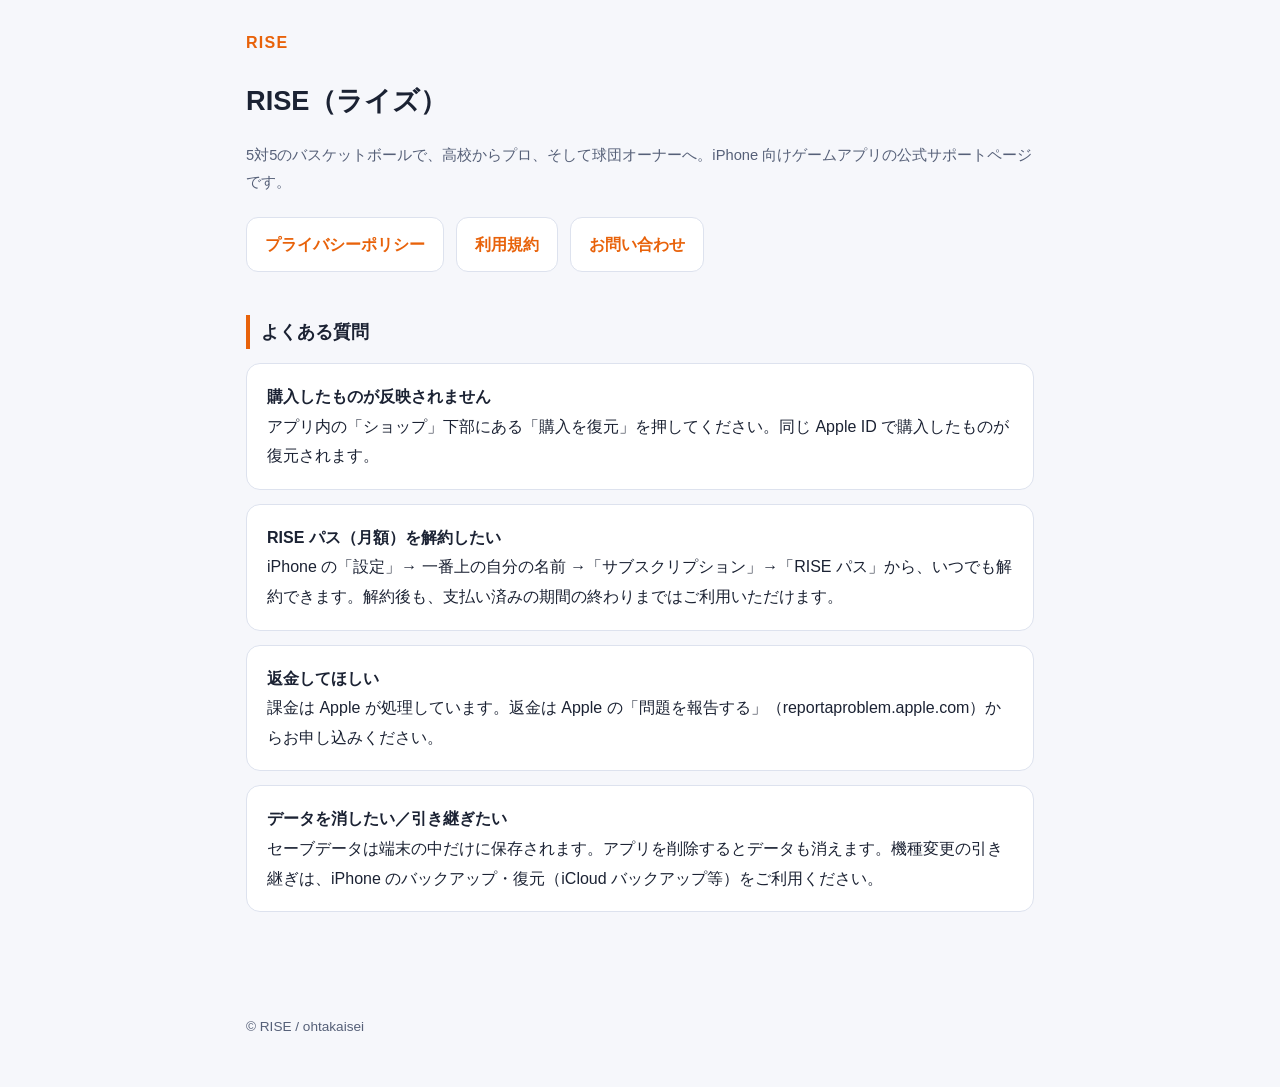
==== index.html @ 350b444a "RISE: プライバシーポリシー・利用規約・サポートページ" ====
<!doctype html><html lang="ja"><head><meta charset="utf-8"><meta name="viewport" content="width=device-width,initial-scale=1"><title>RISE サポート</title><link rel="stylesheet" href="style.css"></head>
<body><header><a href="./">RISE</a></header><main>
<h1>RISE（ライズ）</h1><p class="dim">5対5のバスケットボールで、高校からプロ、そして球団オーナーへ。iPhone 向けゲームアプリの公式サポートページです。</p>
<div class="links"><a href="privacy.html">プライバシーポリシー</a><a href="terms.html">利用規約</a><a href="https://github.com/ohtakaisei/rise-legal/issues">お問い合わせ</a></div>
<h2>よくある質問</h2>
<div class="card"><b>購入したものが反映されません</b><br>アプリ内の「ショップ」下部にある「購入を復元」を押してください。同じ Apple ID で購入したものが復元されます。</div>
<div class="card"><b>RISE パス（月額）を解約したい</b><br>iPhone の「設定」→ 一番上の自分の名前 →「サブスクリプション」→「RISE パス」から、いつでも解約できます。解約後も、支払い済みの期間の終わりまではご利用いただけます。</div>
<div class="card"><b>返金してほしい</b><br>課金は Apple が処理しています。返金は Apple の「問題を報告する」（reportaproblem.apple.com）からお申し込みください。</div>
<div class="card"><b>データを消したい／引き継ぎたい</b><br>セーブデータは端末の中だけに保存されます。アプリを削除するとデータも消えます。機種変更の引き継ぎは、iPhone のバックアップ・復元（iCloud バックアップ等）をご利用ください。</div>
</main><footer>© RISE / ohtakaisei</footer></body></html>
---- style.css ----
:root{--bg:#0f1420;--card:#171e2e;--text:#e9edf5;--dim:#a8b1c4;--accent:#ff7a1a;--gold:#ffc63a;--line:#26304a}
@media (prefers-color-scheme: light){:root:not([data-theme="dark"]){--bg:#f6f7fb;--card:#ffffff;--text:#1b2233;--dim:#566078;--accent:#e8620a;--gold:#b98300;--line:#dde2ee}}
*{box-sizing:border-box}body{margin:0;background:var(--bg);color:var(--text);font-family:-apple-system,BlinkMacSystemFont,"Hiragino Sans","Noto Sans JP",sans-serif;line-height:1.85;font-size:16px}
header{padding:28px 16px 8px;max-width:820px;margin:0 auto}header a{color:var(--accent);text-decoration:none;font-weight:800;letter-spacing:.08em}
main{max-width:820px;margin:0 auto;padding:0 16px 64px}h1{font-size:1.7rem;margin:.4em 0 .2em}h2{font-size:1.15rem;margin:2em 0 .6em;padding-left:.6em;border-left:4px solid var(--accent)}
.card{background:var(--card);border:1px solid var(--line);border-radius:14px;padding:18px 20px;margin:14px 0}.dim{color:var(--dim);font-size:.92rem}
table{width:100%;border-collapse:collapse;font-size:.95rem}th,td{border-bottom:1px solid var(--line);padding:10px 8px;text-align:left;vertical-align:top}th{white-space:nowrap;color:var(--dim);font-weight:600}
a{color:var(--accent)}ol,ul{padding-left:1.4em}li{margin:.3em 0}footer{max-width:820px;margin:0 auto;padding:24px 16px 48px;color:var(--dim);font-size:.85rem}
.links a{display:inline-block;margin:6px 12px 6px 0;padding:12px 18px;border-radius:12px;background:var(--card);border:1px solid var(--line);text-decoration:none;font-weight:700}
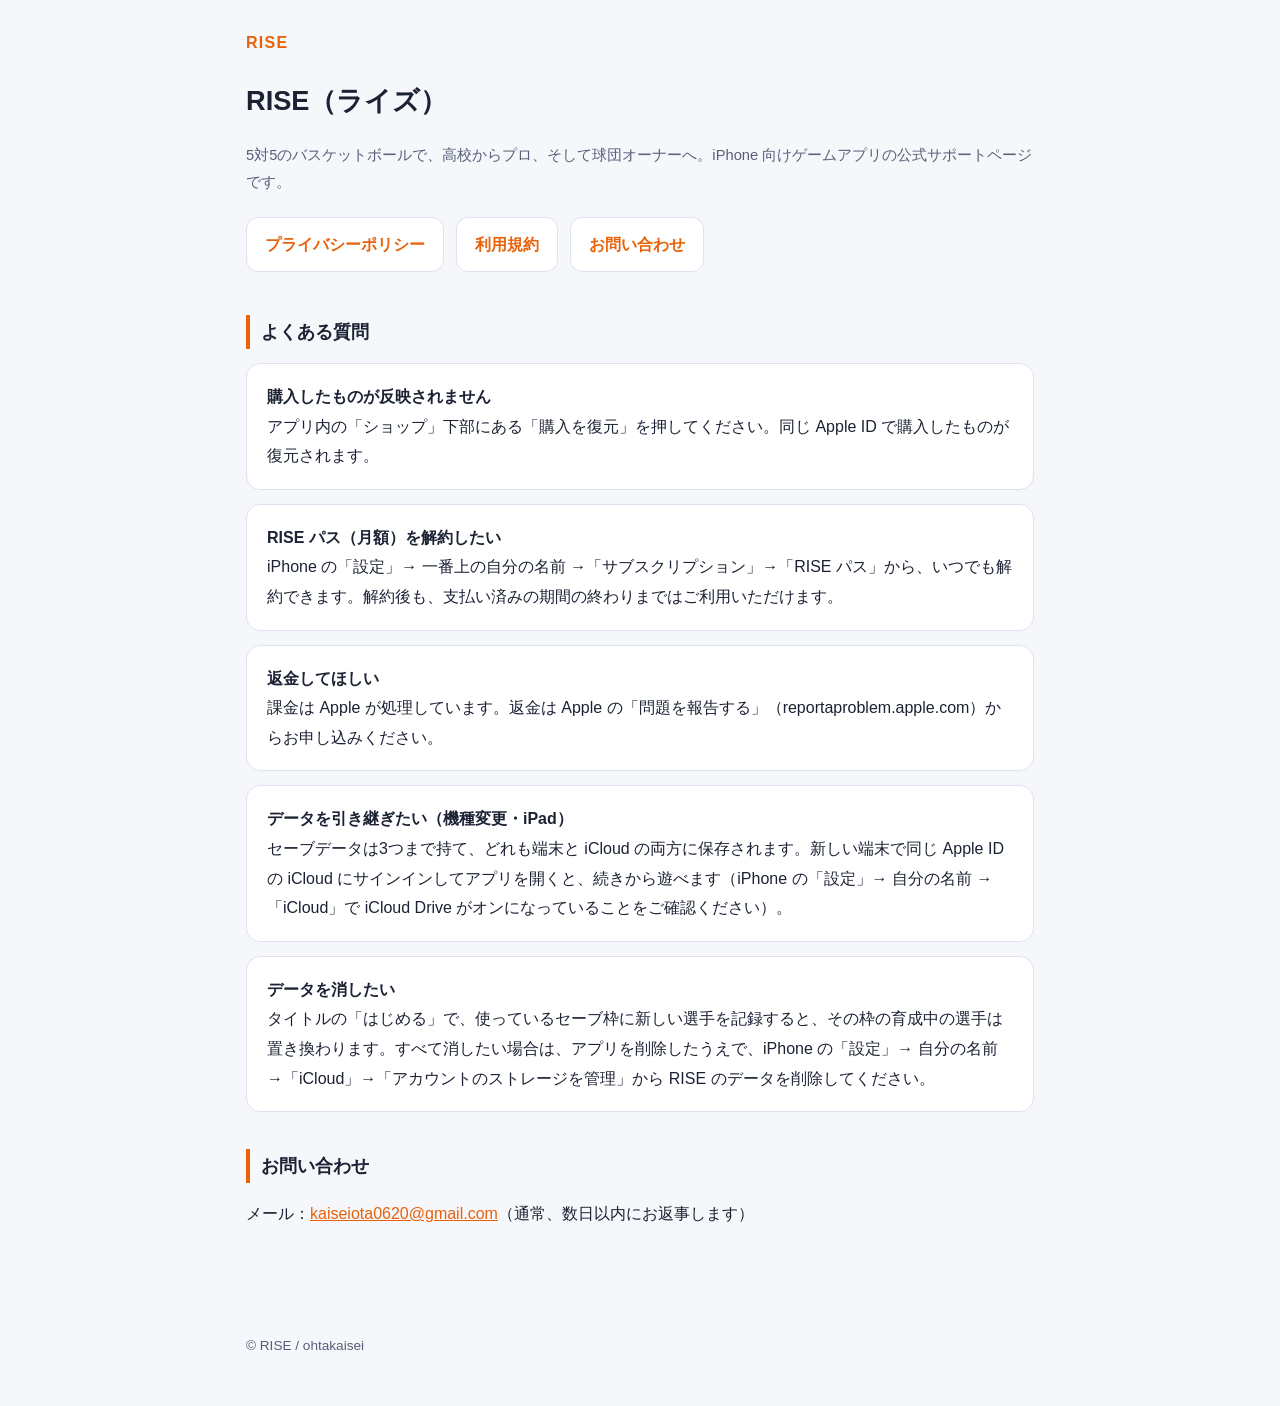
==== commit 2ccbbb77: "お問い合わせをメール（kaiseiota0620@gmail.com）に統一、FAQ をセーブ3枠・iCloud に合わせて更新 Co-Authored-By: Claude Opus 5.5 <no" ====
--- a/index.html
+++ b/index.html
@@ -1,10 +1,12 @@
 <!doctype html><html lang="ja"><head><meta charset="utf-8"><meta name="viewport" content="width=device-width,initial-scale=1"><title>RISE サポート</title><link rel="stylesheet" href="style.css"></head>
 <body><header><a href="./">RISE</a></header><main>
 <h1>RISE（ライズ）</h1><p class="dim">5対5のバスケットボールで、高校からプロ、そして球団オーナーへ。iPhone 向けゲームアプリの公式サポートページです。</p>
-<div class="links"><a href="privacy.html">プライバシーポリシー</a><a href="terms.html">利用規約</a><a href="https://github.com/ohtakaisei/rise-legal/issues">お問い合わせ</a></div>
+<div class="links"><a href="privacy.html">プライバシーポリシー</a><a href="terms.html">利用規約</a><a href="mailto:kaiseiota0620@gmail.com">お問い合わせ</a></div>
 <h2>よくある質問</h2>
 <div class="card"><b>購入したものが反映されません</b><br>アプリ内の「ショップ」下部にある「購入を復元」を押してください。同じ Apple ID で購入したものが復元されます。</div>
 <div class="card"><b>RISE パス（月額）を解約したい</b><br>iPhone の「設定」→ 一番上の自分の名前 →「サブスクリプション」→「RISE パス」から、いつでも解約できます。解約後も、支払い済みの期間の終わりまではご利用いただけます。</div>
 <div class="card"><b>返金してほしい</b><br>課金は Apple が処理しています。返金は Apple の「問題を報告する」（reportaproblem.apple.com）からお申し込みください。</div>
-<div class="card"><b>データを消したい／引き継ぎたい</b><br>セーブデータは端末の中だけに保存されます。アプリを削除するとデータも消えます。機種変更の引き継ぎは、iPhone のバックアップ・復元（iCloud バックアップ等）をご利用ください。</div>
+<div class="card"><b>データを引き継ぎたい（機種変更・iPad）</b><br>セーブデータは3つまで持て、どれも端末と iCloud の両方に保存されます。新しい端末で同じ Apple ID の iCloud にサインインしてアプリを開くと、続きから遊べます（iPhone の「設定」→ 自分の名前 →「iCloud」で iCloud Drive がオンになっていることをご確認ください）。</div>
+<div class="card"><b>データを消したい</b><br>タイトルの「はじめる」で、使っているセーブ枠に新しい選手を記録すると、その枠の育成中の選手は置き換わります。すべて消したい場合は、アプリを削除したうえで、iPhone の「設定」→ 自分の名前 →「iCloud」→「アカウントのストレージを管理」から RISE のデータを削除してください。</div>
+<h2>お問い合わせ</h2><p>メール：<a href="mailto:kaiseiota0620@gmail.com">kaiseiota0620@gmail.com</a>（通常、数日以内にお返事します）</p>
 </main><footer>© RISE / ohtakaisei</footer></body></html>
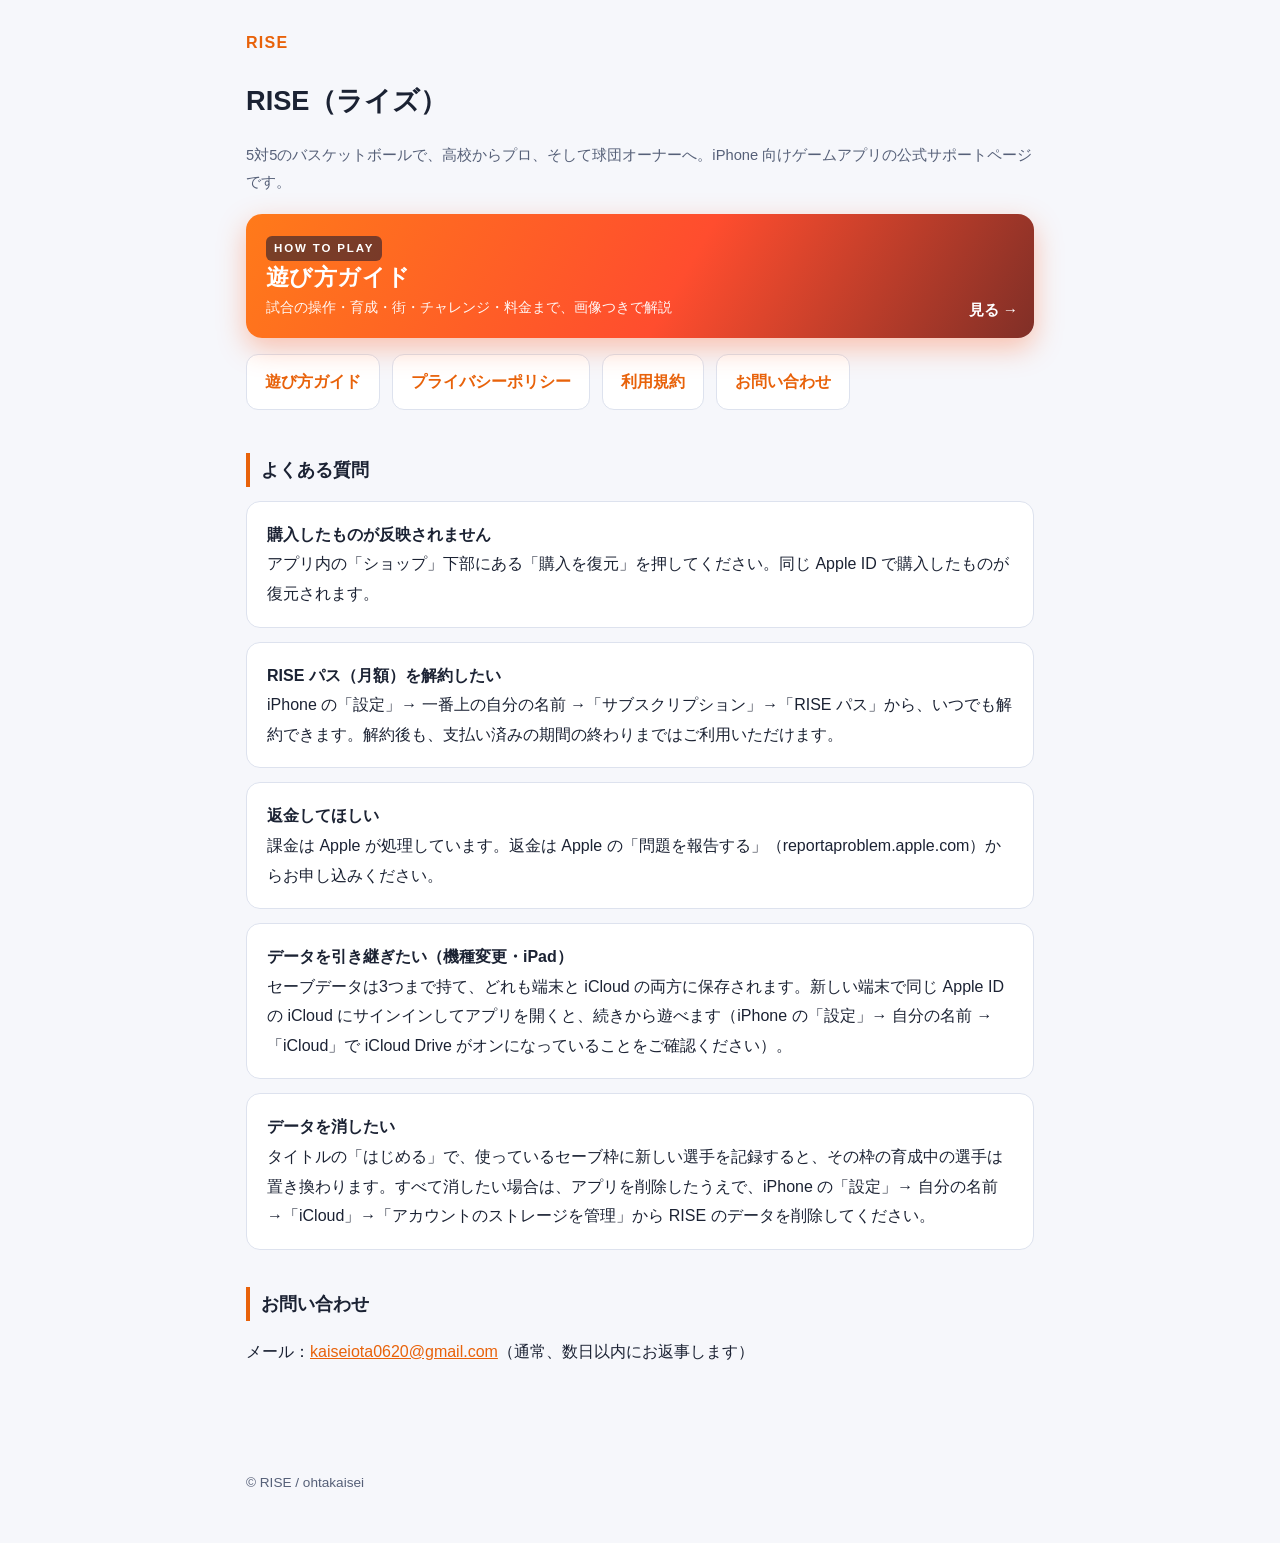
==== commit a090f840: "遊び方ガイド（guide.html）を追加し、サポートページから大きくリンク キービジュアルに合わせたヒーロー、目次、11章（はじめに・選手をつくる・試合の基本・育成・街・ジムのチャレンジ・成績と年間" ====
--- a/index.html
+++ b/index.html
@@ -1,8 +1,9 @@
 <!doctype html><html lang="ja"><head><meta charset="utf-8"><meta name="viewport" content="width=device-width,initial-scale=1"><title>RISE サポート</title><link rel="stylesheet" href="style.css"></head>
 <body><header><a href="./">RISE</a></header><main>
 <h1>RISE（ライズ）</h1><p class="dim">5対5のバスケットボールで、高校からプロ、そして球団オーナーへ。iPhone 向けゲームアプリの公式サポートページです。</p>
-<div class="links"><a href="privacy.html">プライバシーポリシー</a><a href="terms.html">利用規約</a><a href="mailto:kaiseiota0620@gmail.com">お問い合わせ</a></div>
-<h2>よくある質問</h2>
+<a class="guide-link" href="guide.html"><span class="gl-tag">HOW TO PLAY</span><b>遊び方ガイド</b><span class="gl-sub">試合の操作・育成・街・チャレンジ・料金まで、画像つきで解説</span><span class="gl-go">見る →</span></a>
+<div class="links"><a href="guide.html">遊び方ガイド</a><a href="privacy.html">プライバシーポリシー</a><a href="terms.html">利用規約</a><a href="mailto:kaiseiota0620@gmail.com">お問い合わせ</a></div>
+<h2 id="faq">よくある質問</h2>
 <div class="card"><b>購入したものが反映されません</b><br>アプリ内の「ショップ」下部にある「購入を復元」を押してください。同じ Apple ID で購入したものが復元されます。</div>
 <div class="card"><b>RISE パス（月額）を解約したい</b><br>iPhone の「設定」→ 一番上の自分の名前 →「サブスクリプション」→「RISE パス」から、いつでも解約できます。解約後も、支払い済みの期間の終わりまではご利用いただけます。</div>
 <div class="card"><b>返金してほしい</b><br>課金は Apple が処理しています。返金は Apple の「問題を報告する」（reportaproblem.apple.com）からお申し込みください。</div>
--- a/style.css
+++ b/style.css
@@ -7,3 +7,9 @@
 table{width:100%;border-collapse:collapse;font-size:.95rem}th,td{border-bottom:1px solid var(--line);padding:10px 8px;text-align:left;vertical-align:top}th{white-space:nowrap;color:var(--dim);font-weight:600}
 a{color:var(--accent)}ol,ul{padding-left:1.4em}li{margin:.3em 0}footer{max-width:820px;margin:0 auto;padding:24px 16px 48px;color:var(--dim);font-size:.85rem}
 .links a{display:inline-block;margin:6px 12px 6px 0;padding:12px 18px;border-radius:12px;background:var(--card);border:1px solid var(--line);text-decoration:none;font-weight:700}
+.guide-link{display:block;position:relative;margin:18px 0 10px;padding:18px 20px;border-radius:16px;text-decoration:none;color:#fff;background:linear-gradient(120deg,#ff7a1a,#ff4d2e 55%,#0f1420 140%);box-shadow:0 10px 28px rgba(255,90,30,.35);overflow:hidden}
+.guide-link b{display:block;font-size:1.45rem;font-weight:900;letter-spacing:.02em;line-height:1.3}
+.guide-link .gl-tag{display:inline-block;font-size:.72rem;font-weight:800;letter-spacing:.16em;padding:2px 8px;border-radius:6px;background:rgba(11,19,48,.55)}
+.guide-link .gl-sub{display:block;font-size:.9rem;opacity:.95;margin-top:2px}
+.guide-link .gl-go{position:absolute;right:16px;bottom:14px;font-weight:900;font-size:.95rem}
+@media(max-width:480px){.guide-link .gl-go{position:static;display:inline-block;margin-top:6px}}
